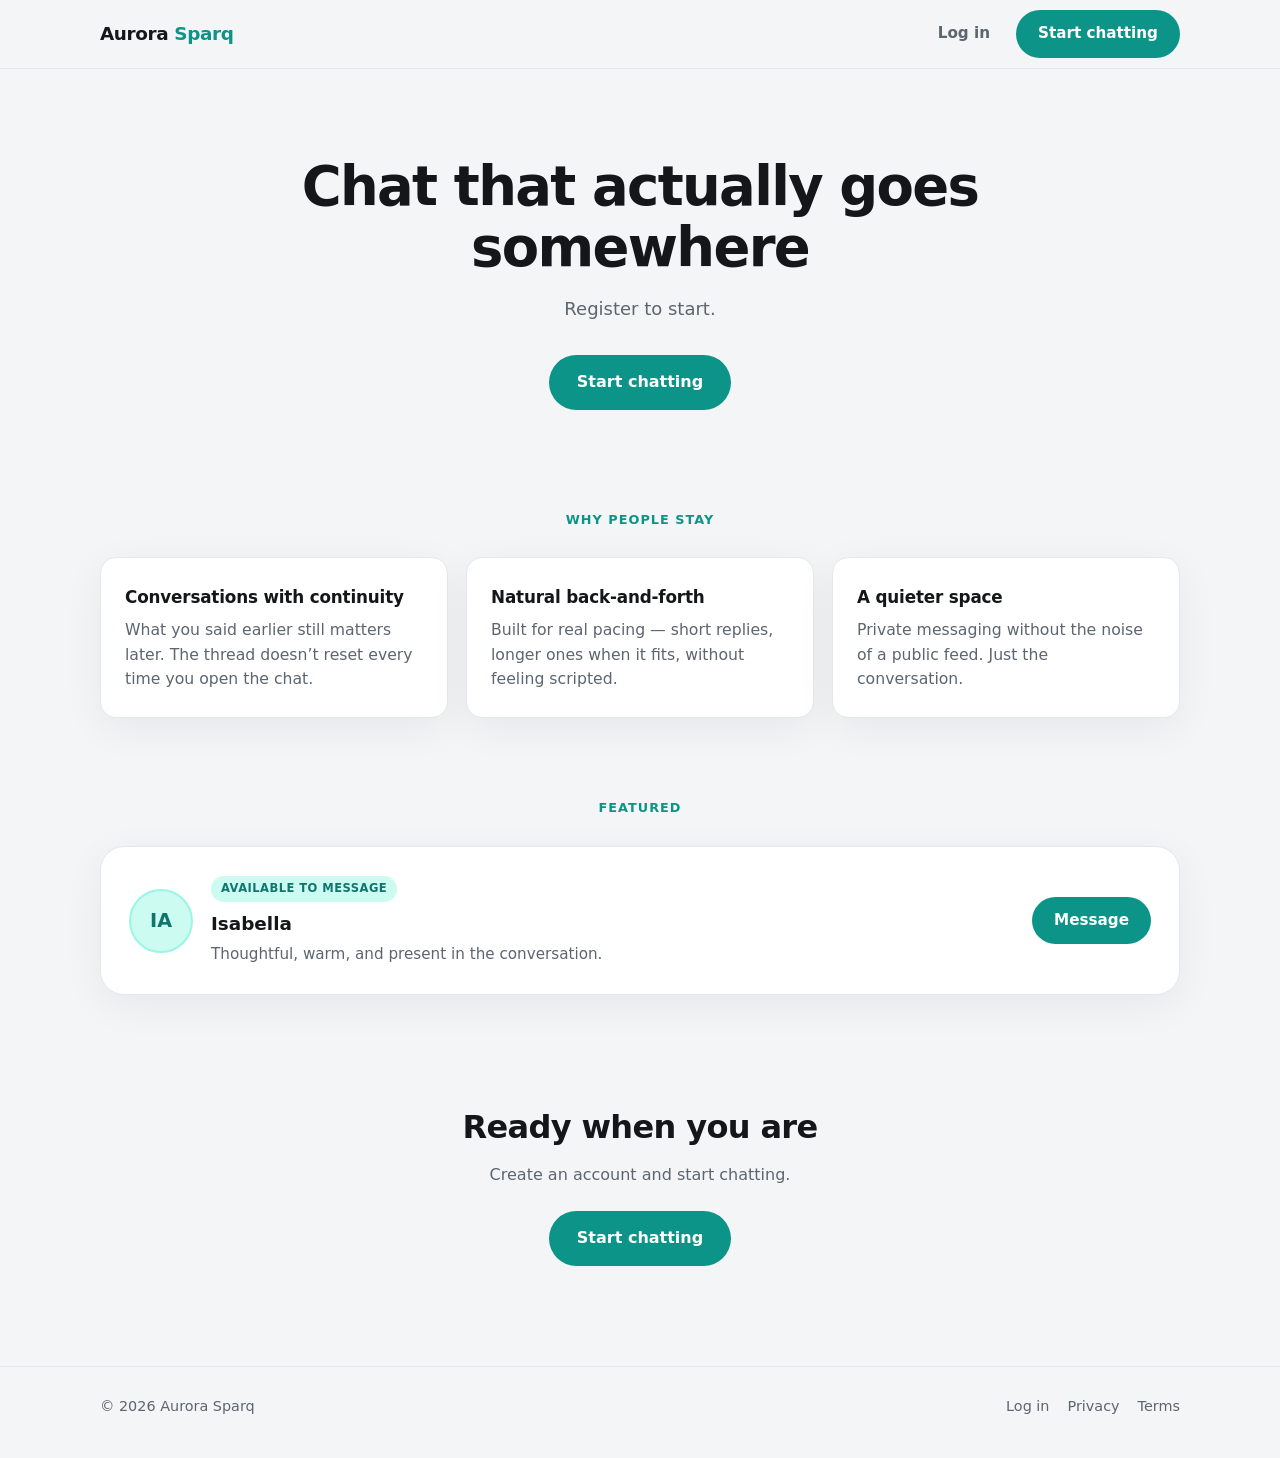
==== static/index.html @ d414c75f "Add initial HTML structure for Aurora Sparq This file contains the complete HTML structure for the A" ====
<!DOCTYPE html>
<html lang="en">
<head>
  <meta charset="UTF-8" />
  <meta name="viewport" content="width=device-width, initial-scale=1.0" />
  <title>Aurora Sparq — Chat that actually goes somewhere</title>
  <meta name="description" content="A quieter place for real conversation. Register to start chatting." />
  <style>
    :root {
      --bg: #f4f5f7;
      --surface: #ffffff;
      --text: #14161a;
      --text-muted: #5c6570;
      --border: #e4e7ec;
      --teal: #0d9488;
      --teal-dark: #0f766e;
      --teal-soft: #ccfbf1;
      --shadow: 0 10px 40px rgba(15, 23, 42, 0.06);
      --radius: 16px;
    }

    * { margin: 0; padding: 0; box-sizing: border-box; }

    body {
      font-family: system-ui, -apple-system, BlinkMacSystemFont, "Segoe UI", sans-serif;
      background: var(--bg);
      color: var(--text);
      line-height: 1.55;
      min-height: 100vh;
    }

    a { color: inherit; text-decoration: none; }

    .container {
      width: min(1080px, calc(100% - 40px));
      margin: 0 auto;
    }

    /* Nav */
    header {
      position: sticky;
      top: 0;
      z-index: 50;
      background: rgba(244, 245, 247, 0.9);
      backdrop-filter: blur(12px);
      border-bottom: 1px solid var(--border);
    }

    .nav {
      display: flex;
      align-items: center;
      justify-content: space-between;
      height: 68px;
    }

    .logo {
      font-weight: 700;
      font-size: 1.15rem;
      letter-spacing: -0.02em;
    }

    .logo span { color: var(--teal); }

    .nav-actions {
      display: flex;
      align-items: center;
      gap: 12px;
    }

    .btn {
      display: inline-flex;
      align-items: center;
      justify-content: center;
      border-radius: 999px;
      font-weight: 600;
      font-size: 0.95rem;
      padding: 12px 22px;
      border: none;
      cursor: pointer;
      transition: 0.2s ease;
    }

    .btn-primary {
      background: var(--teal);
      color: white;
    }

    .btn-primary:hover {
      background: var(--teal-dark);
      transform: translateY(-1px);
    }

    .btn-ghost {
      background: transparent;
      color: var(--text-muted);
      padding: 10px 14px;
    }

    .btn-ghost:hover { color: var(--text); }

    .btn-large {
      padding: 15px 28px;
      font-size: 1rem;
    }

    /* Hero */
    .hero {
      padding: 88px 0 72px;
      text-align: center;
    }

    .hero h1 {
      font-size: clamp(2.2rem, 5vw, 3.4rem);
      line-height: 1.12;
      letter-spacing: -0.03em;
      max-width: 720px;
      margin: 0 auto 16px;
      font-weight: 750;
    }

    .hero p {
      color: var(--text-muted);
      font-size: 1.125rem;
      max-width: 480px;
      margin: 0 auto 32px;
    }

    .hero-actions {
      display: flex;
      justify-content: center;
      gap: 12px;
      flex-wrap: wrap;
    }

    /* Features */
    .section {
      padding: 28px 0 80px;
    }

    .section-title {
      text-align: center;
      font-size: 0.8rem;
      font-weight: 700;
      letter-spacing: 0.08em;
      text-transform: uppercase;
      color: var(--teal);
      margin-bottom: 28px;
    }

    .cards {
      display: grid;
      grid-template-columns: repeat(3, 1fr);
      gap: 18px;
    }

    @media (max-width: 800px) {
      .cards { grid-template-columns: 1fr; }
    }

    .card {
      background: var(--surface);
      border: 1px solid var(--border);
      border-radius: var(--radius);
      padding: 26px 24px;
      box-shadow: var(--shadow);
    }

    .card h3 {
      font-size: 1.05rem;
      margin-bottom: 8px;
      letter-spacing: -0.01em;
    }

    .card p {
      color: var(--text-muted);
      font-size: 0.98rem;
    }

    /* Featured */
    .featured {
      padding-bottom: 88px;
    }

    .featured-inner {
      background: var(--surface);
      border: 1px solid var(--border);
      border-radius: 24px;
      padding: 28px;
      box-shadow: var(--shadow);
      display: flex;
      align-items: center;
      justify-content: space-between;
      gap: 24px;
      flex-wrap: wrap;
    }

    .featured-left {
      display: flex;
      align-items: center;
      gap: 18px;
    }

    .avatar {
      width: 64px;
      height: 64px;
      border-radius: 50%;
      background: var(--teal-soft);
      border: 2px solid #99f6e4;
      object-fit: cover;
      flex-shrink: 0;
    }

    .avatar-fallback {
      display: flex;
      align-items: center;
      justify-content: center;
      font-weight: 700;
      color: var(--teal-dark);
      font-size: 1.2rem;
    }

    .featured-text h3 {
      font-size: 1.15rem;
      margin-bottom: 4px;
    }

    .featured-text p {
      color: var(--text-muted);
      font-size: 0.95rem;
    }

    .badge {
      display: inline-block;
      font-size: 0.72rem;
      font-weight: 700;
      letter-spacing: 0.04em;
      text-transform: uppercase;
      color: var(--teal-dark);
      background: var(--teal-soft);
      padding: 4px 10px;
      border-radius: 999px;
      margin-bottom: 8px;
    }

    /* Bottom CTA */
    .bottom-cta {
      text-align: center;
      padding: 20px 0 100px;
    }

    .bottom-cta h2 {
      font-size: clamp(1.6rem, 3vw, 2rem);
      letter-spacing: -0.02em;
      margin-bottom: 10px;
    }

    .bottom-cta p {
      color: var(--text-muted);
      margin-bottom: 24px;
    }

    /* Footer */
    footer {
      border-top: 1px solid var(--border);
      padding: 28px 0 40px;
      color: var(--text-muted);
      font-size: 0.9rem;
    }

    .footer-inner {
      display: flex;
      justify-content: space-between;
      gap: 16px;
      flex-wrap: wrap;
      align-items: center;
    }

    .footer-links {
      display: flex;
      gap: 18px;
    }

    .footer-links a:hover { color: var(--text); }
  </style>
</head>
<body>
  <header>
    <div class="container nav">
      <a href="/" class="logo">Aurora <span>Sparq</span></a>
      <div class="nav-actions">
        <a class="btn btn-ghost" href="/chat">Log in</a>
        <a class="btn btn-primary" href="/chat">Start chatting</a>
      </div>
    </div>
  </header>

  <main>
    <section class="hero">
      <div class="container">
        <h1>Chat that actually goes somewhere</h1>
        <p>Register to start.</p>
        <div class="hero-actions">
          <a class="btn btn-primary btn-large" href="/chat">Start chatting</a>
        </div>
      </div>
    </section>

    <section class="section">
      <div class="container">
        <div class="section-title">Why people stay</div>
        <div class="cards">
          <div class="card">
            <h3>Conversations with continuity</h3>
            <p>What you said earlier still matters later. The thread doesn’t reset every time you open the chat.</p>
          </div>
          <div class="card">
            <h3>Natural back-and-forth</h3>
            <p>Built for real pacing — short replies, longer ones when it fits, without feeling scripted.</p>
          </div>
          <div class="card">
            <h3>A quieter space</h3>
            <p>Private messaging without the noise of a public feed. Just the conversation.</p>
          </div>
        </div>
      </div>
    </section>

    <section class="featured">
      <div class="container">
        <div class="section-title">Featured</div>
        <div class="featured-inner">
          <div class="featured-left">
            <img
              class="avatar"
              src="/static/images/isabella.png"
              alt="Isabella"
              onerror="this.style.display='none'; this.nextElementSibling.style.display='flex';"
            />
            <div class="avatar avatar-fallback" style="display:none;">IA</div>
            <div class="featured-text">
              <div class="badge">Available to message</div>
              <h3>Isabella</h3>
              <p>Thoughtful, warm, and present in the conversation.</p>
            </div>
          </div>
          <a class="btn btn-primary" href="/chat">Message</a>
        </div>
      </div>
    </section>

    <section class="bottom-cta">
      <div class="container">
        <h2>Ready when you are</h2>
        <p>Create an account and start chatting.</p>
        <a class="btn btn-primary btn-large" href="/chat">Start chatting</a>
      </div>
    </section>
  </main>

  <footer>
    <div class="container footer-inner">
      <div>© 2026 Aurora Sparq</div>
      <div class="footer-links">
        <a href="/chat">Log in</a>
        <a href="#">Privacy</a>
        <a href="#">Terms</a>
      </div>
    </div>
  </footer>
</body>
</html>
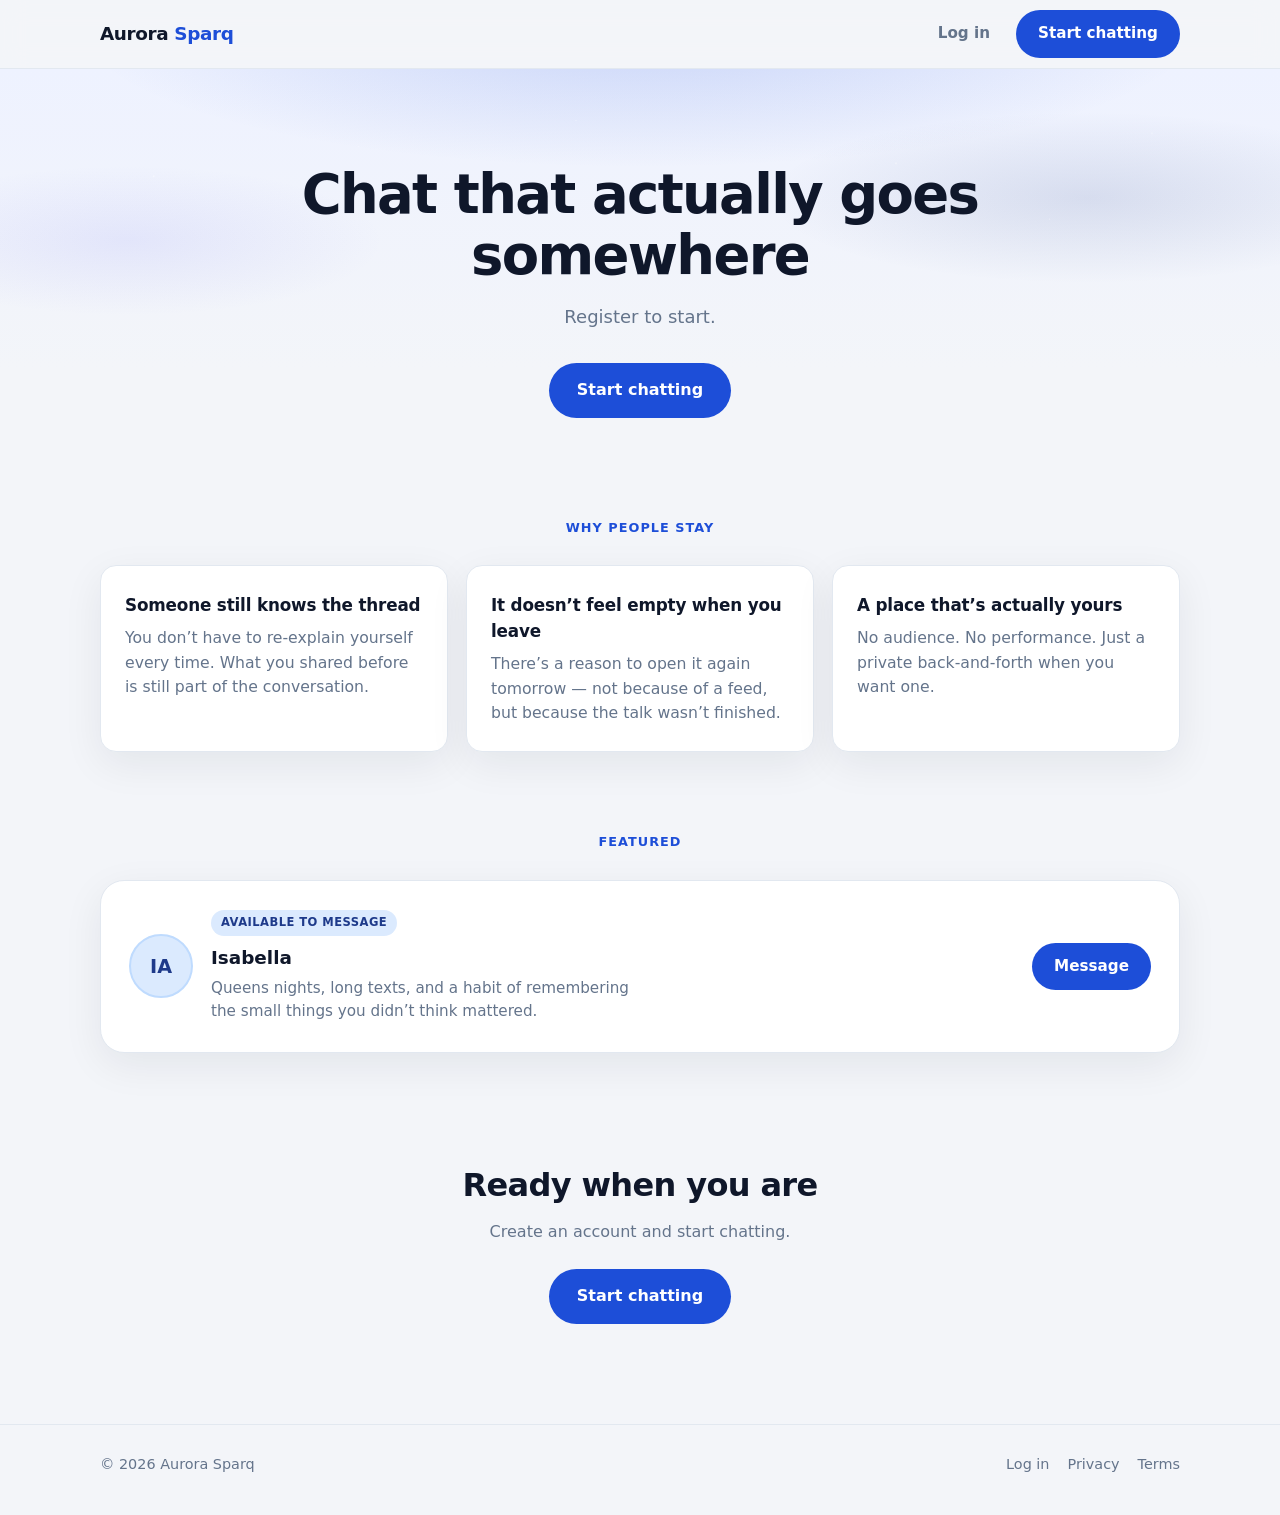
==== commit 61c1869f: "Refactor styles and enhance hero section design Updated color scheme and layout adjustments for impr" ====
--- a/static/index.html
+++ b/static/index.html
@@ -7,15 +7,15 @@
   <meta name="description" content="A quieter place for real conversation. Register to start chatting." />
   <style>
     :root {
-      --bg: #f4f5f7;
+      --bg: #f3f5f9;
       --surface: #ffffff;
-      --text: #14161a;
-      --text-muted: #5c6570;
-      --border: #e4e7ec;
-      --teal: #0d9488;
-      --teal-dark: #0f766e;
-      --teal-soft: #ccfbf1;
-      --shadow: 0 10px 40px rgba(15, 23, 42, 0.06);
+      --text: #0f172a;
+      --text-muted: #64748b;
+      --border: #e2e8f0;
+      --blue: #1d4ed8;
+      --blue-dark: #1e3a8a;
+      --blue-soft: #dbeafe;
+      --shadow: 0 12px 40px rgba(15, 23, 42, 0.07);
       --radius: 16px;
     }
 
@@ -34,14 +34,51 @@
     .container {
       width: min(1080px, calc(100% - 40px));
       margin: 0 auto;
-    }
-
-    /* Nav */
+      position: relative;
+      z-index: 1;
+    }
+
+    /* Subtle galaxy wash behind hero only */
+    .hero-wrap {
+      position: relative;
+      overflow: hidden;
+    }
+
+    .hero-wrap::before {
+      content: "";
+      position: absolute;
+      inset: 0;
+      background:
+        radial-gradient(ellipse 80% 60% at 50% -10%, rgba(29, 78, 216, 0.18), transparent 55%),
+        radial-gradient(ellipse 50% 40% at 85% 30%, rgba(30, 58, 138, 0.12), transparent 50%),
+        radial-gradient(ellipse 40% 35% at 10% 40%, rgba(99, 102, 241, 0.10), transparent 50%),
+        linear-gradient(180deg, #eef2ff 0%, #f3f5f9 70%);
+      z-index: 0;
+      pointer-events: none;
+    }
+
+    /* Soft star specks */
+    .hero-wrap::after {
+      content: "";
+      position: absolute;
+      inset: 0;
+      background-image:
+        radial-gradient(1.5px 1.5px at 12% 25%, rgba(255,255,255,0.9), transparent),
+        radial-gradient(1px 1px at 28% 18%, rgba(255,255,255,0.7), transparent),
+        radial-gradient(1.5px 1.5px at 70% 22%, rgba(255,255,255,0.85), transparent),
+        radial-gradient(1px 1px at 82% 35%, rgba(255,255,255,0.6), transparent),
+        radial-gradient(1px 1px at 45% 12%, rgba(255,255,255,0.75), transparent),
+        radial-gradient(1.5px 1.5px at 90% 15%, rgba(255,255,255,0.5), transparent);
+      opacity: 0.55;
+      z-index: 0;
+      pointer-events: none;
+    }
+
     header {
       position: sticky;
       top: 0;
       z-index: 50;
-      background: rgba(244, 245, 247, 0.9);
+      background: rgba(243, 245, 249, 0.92);
       backdrop-filter: blur(12px);
       border-bottom: 1px solid var(--border);
     }
@@ -59,7 +96,7 @@
       letter-spacing: -0.02em;
     }
 
-    .logo span { color: var(--teal); }
+    .logo span { color: var(--blue); }
 
     .nav-actions {
       display: flex;
@@ -81,12 +118,12 @@
     }
 
     .btn-primary {
-      background: var(--teal);
+      background: var(--blue);
       color: white;
     }
 
     .btn-primary:hover {
-      background: var(--teal-dark);
+      background: var(--blue-dark);
       transform: translateY(-1px);
     }
 
@@ -103,9 +140,10 @@
       font-size: 1rem;
     }
 
-    /* Hero */
     .hero {
-      padding: 88px 0 72px;
+      position: relative;
+      z-index: 1;
+      padding: 96px 0 80px;
       text-align: center;
     }
 
@@ -132,9 +170,8 @@
       flex-wrap: wrap;
     }
 
-    /* Features */
     .section {
-      padding: 28px 0 80px;
+      padding: 20px 0 80px;
     }
 
     .section-title {
@@ -143,7 +180,7 @@
       font-weight: 700;
       letter-spacing: 0.08em;
       text-transform: uppercase;
-      color: var(--teal);
+      color: var(--blue);
       margin-bottom: 28px;
     }
 
@@ -176,7 +213,6 @@
       font-size: 0.98rem;
     }
 
-    /* Featured */
     .featured {
       padding-bottom: 88px;
     }
@@ -204,18 +240,18 @@
       width: 64px;
       height: 64px;
       border-radius: 50%;
-      background: var(--teal-soft);
-      border: 2px solid #99f6e4;
+      background: var(--blue-soft);
+      border: 2px solid #bfdbfe;
       object-fit: cover;
       flex-shrink: 0;
     }
 
     .avatar-fallback {
-      display: flex;
+      display: none;
       align-items: center;
       justify-content: center;
       font-weight: 700;
-      color: var(--teal-dark);
+      color: var(--blue-dark);
       font-size: 1.2rem;
     }
 
@@ -227,6 +263,7 @@
     .featured-text p {
       color: var(--text-muted);
       font-size: 0.95rem;
+      max-width: 420px;
     }
 
     .badge {
@@ -235,14 +272,13 @@
       font-weight: 700;
       letter-spacing: 0.04em;
       text-transform: uppercase;
-      color: var(--teal-dark);
-      background: var(--teal-soft);
+      color: var(--blue-dark);
+      background: var(--blue-soft);
       padding: 4px 10px;
       border-radius: 999px;
       margin-bottom: 8px;
     }
 
-    /* Bottom CTA */
     .bottom-cta {
       text-align: center;
       padding: 20px 0 100px;
@@ -259,7 +295,6 @@
       margin-bottom: 24px;
     }
 
-    /* Footer */
     footer {
       border-top: 1px solid var(--border);
       padding: 28px 0 40px;
@@ -295,31 +330,33 @@
   </header>
 
   <main>
-    <section class="hero">
-      <div class="container">
-        <h1>Chat that actually goes somewhere</h1>
-        <p>Register to start.</p>
-        <div class="hero-actions">
-          <a class="btn btn-primary btn-large" href="/chat">Start chatting</a>
+    <div class="hero-wrap">
+      <section class="hero">
+        <div class="container">
+          <h1>Chat that actually goes somewhere</h1>
+          <p>Register to start.</p>
+          <div class="hero-actions">
+            <a class="btn btn-primary btn-large" href="/chat">Start chatting</a>
+          </div>
         </div>
-      </div>
-    </section>
+      </section>
+    </div>
 
     <section class="section">
       <div class="container">
         <div class="section-title">Why people stay</div>
         <div class="cards">
           <div class="card">
-            <h3>Conversations with continuity</h3>
-            <p>What you said earlier still matters later. The thread doesn’t reset every time you open the chat.</p>
+            <h3>Someone still knows the thread</h3>
+            <p>You don’t have to re-explain yourself every time. What you shared before is still part of the conversation.</p>
           </div>
           <div class="card">
-            <h3>Natural back-and-forth</h3>
-            <p>Built for real pacing — short replies, longer ones when it fits, without feeling scripted.</p>
+            <h3>It doesn’t feel empty when you leave</h3>
+            <p>There’s a reason to open it again tomorrow — not because of a feed, but because the talk wasn’t finished.</p>
           </div>
           <div class="card">
-            <h3>A quieter space</h3>
-            <p>Private messaging without the noise of a public feed. Just the conversation.</p>
+            <h3>A place that’s actually yours</h3>
+            <p>No audience. No performance. Just a private back-and-forth when you want one.</p>
           </div>
         </div>
       </div>
@@ -336,11 +373,11 @@
               alt="Isabella"
               onerror="this.style.display='none'; this.nextElementSibling.style.display='flex';"
             />
-            <div class="avatar avatar-fallback" style="display:none;">IA</div>
+            <div class="avatar avatar-fallback">IA</div>
             <div class="featured-text">
               <div class="badge">Available to message</div>
               <h3>Isabella</h3>
-              <p>Thoughtful, warm, and present in the conversation.</p>
+              <p>Queens nights, long texts, and a habit of remembering the small things you didn’t think mattered.</p>
             </div>
           </div>
           <a class="btn btn-primary" href="/chat">Message</a>
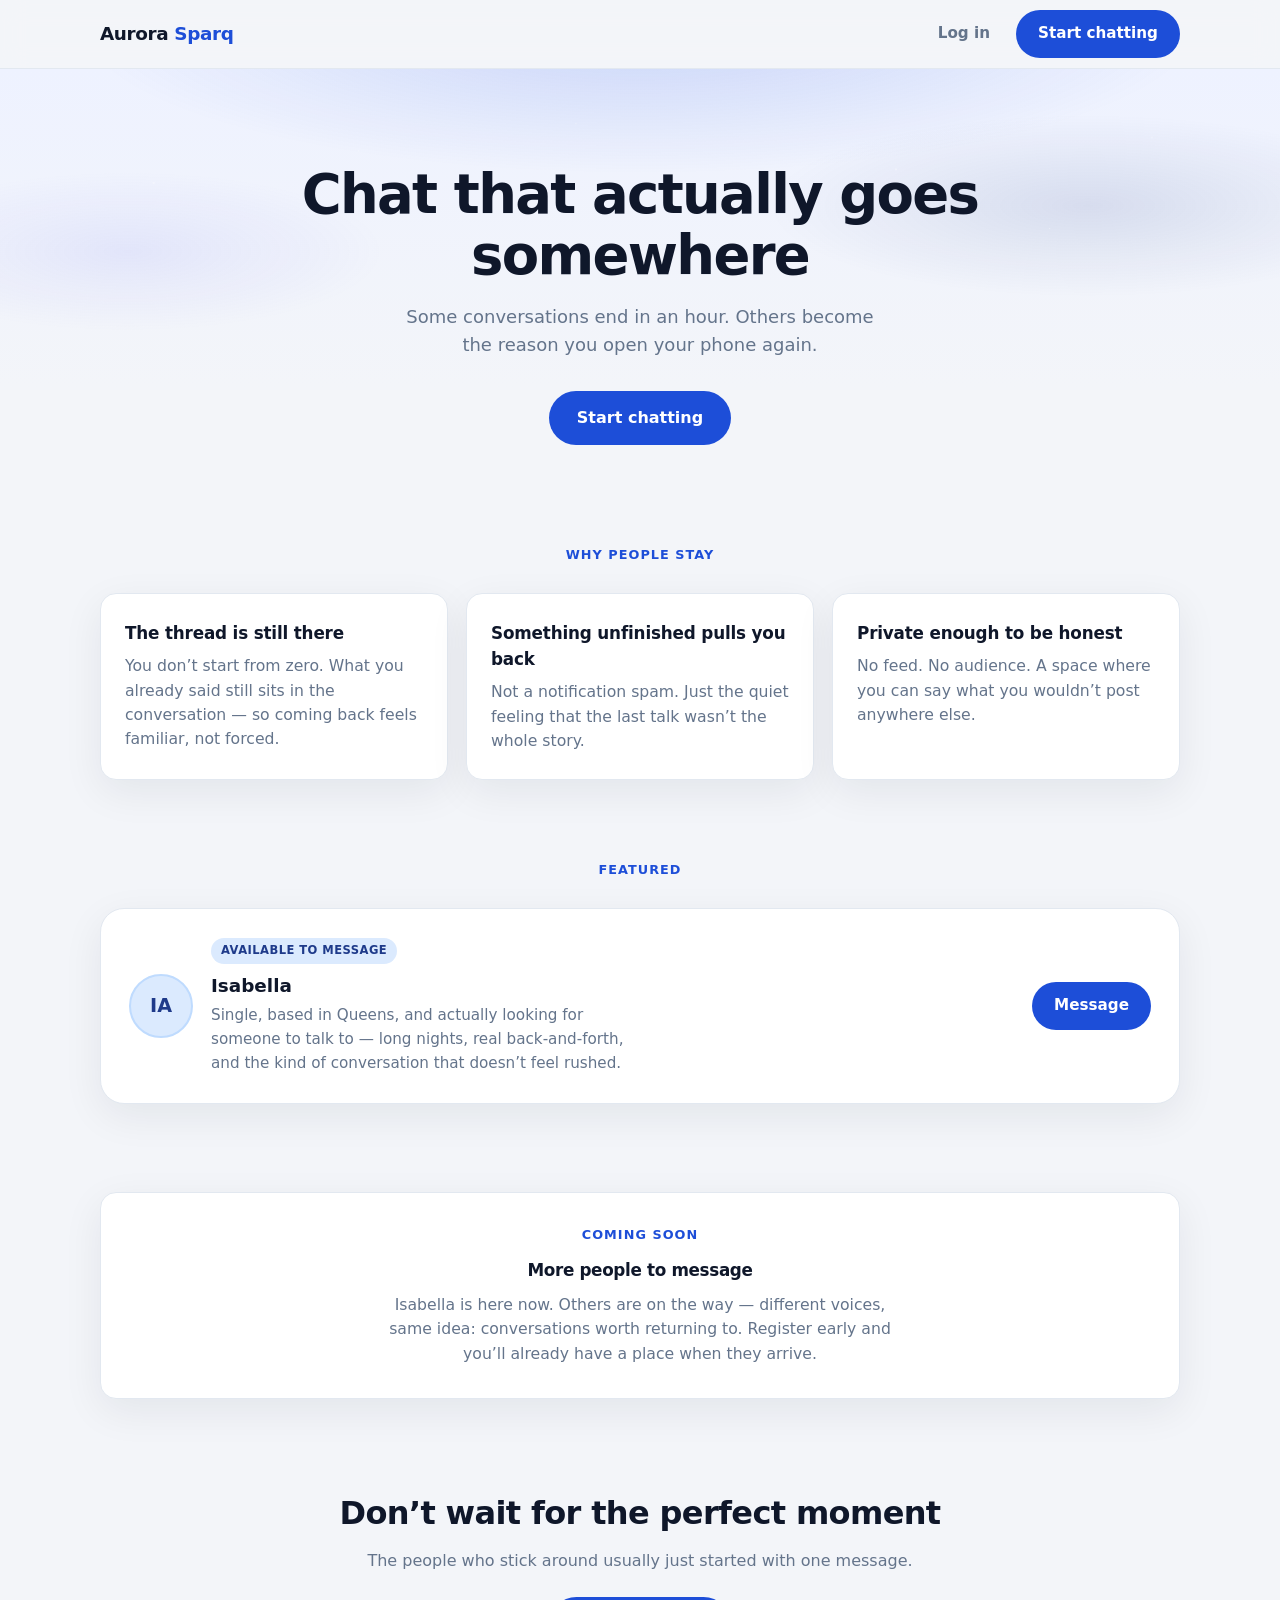
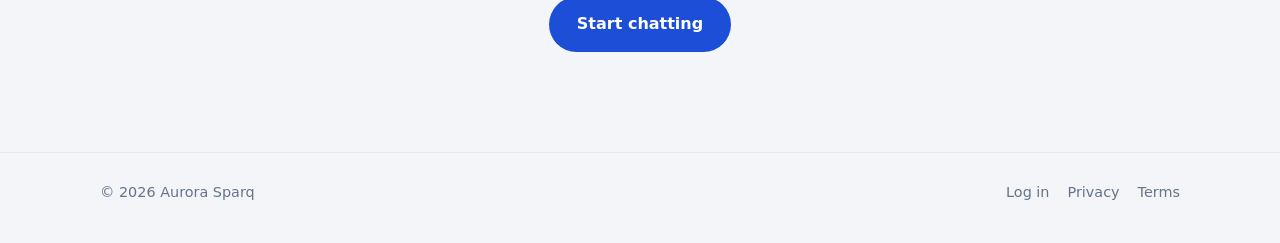
==== commit 48349372: "Update index.html" ====
--- a/static/index.html
+++ b/static/index.html
@@ -322,9 +322,8 @@
   <header>
     <div class="container nav">
       <a href="/" class="logo">Aurora <span>Sparq</span></a>
-      <div class="nav-actions">
-        <a class="btn btn-ghost" href="/chat">Log in</a>
-        <a class="btn btn-primary" href="/chat">Start chatting</a>
+      <div class="nav-actions" id="nav-actions">
+        <!-- Filled by script based on login state -->
       </div>
     </div>
   </header>
@@ -334,7 +333,7 @@
       <section class="hero">
         <div class="container">
           <h1>Chat that actually goes somewhere</h1>
-          <p>Register to start.</p>
+          <p>Some conversations end in an hour. Others become the reason you open your phone again.</p>
           <div class="hero-actions">
             <a class="btn btn-primary btn-large" href="/chat">Start chatting</a>
           </div>
@@ -347,16 +346,16 @@
         <div class="section-title">Why people stay</div>
         <div class="cards">
           <div class="card">
-            <h3>Someone still knows the thread</h3>
-            <p>You don’t have to re-explain yourself every time. What you shared before is still part of the conversation.</p>
+            <h3>The thread is still there</h3>
+            <p>You don’t start from zero. What you already said still sits in the conversation — so coming back feels familiar, not forced.</p>
           </div>
           <div class="card">
-            <h3>It doesn’t feel empty when you leave</h3>
-            <p>There’s a reason to open it again tomorrow — not because of a feed, but because the talk wasn’t finished.</p>
+            <h3>Something unfinished pulls you back</h3>
+            <p>Not a notification spam. Just the quiet feeling that the last talk wasn’t the whole story.</p>
           </div>
           <div class="card">
-            <h3>A place that’s actually yours</h3>
-            <p>No audience. No performance. Just a private back-and-forth when you want one.</p>
+            <h3>Private enough to be honest</h3>
+            <p>No feed. No audience. A space where you can say what you wouldn’t post anywhere else.</p>
           </div>
         </div>
       </div>
@@ -377,7 +376,10 @@
             <div class="featured-text">
               <div class="badge">Available to message</div>
               <h3>Isabella</h3>
-              <p>Queens nights, long texts, and a habit of remembering the small things you didn’t think mattered.</p>
+              <p>
+                Single, based in Queens, and actually looking for someone to talk to —
+                long nights, real back-and-forth, and the kind of conversation that doesn’t feel rushed.
+              </p>
             </div>
           </div>
           <a class="btn btn-primary" href="/chat">Message</a>
@@ -385,10 +387,23 @@
       </div>
     </section>
 
+    <section class="section" style="padding-top:0; padding-bottom:70px;">
+      <div class="container">
+        <div class="card" style="text-align:center; padding:32px 28px;">
+          <div class="section-title" style="margin-bottom:12px;">Coming soon</div>
+          <h3 style="margin-bottom:10px; letter-spacing:-0.02em;">More people to message</h3>
+          <p style="color:var(--text-muted); max-width:520px; margin:0 auto;">
+            Isabella is here now. Others are on the way — different voices, same idea:
+            conversations worth returning to. Register early and you’ll already have a place when they arrive.
+          </p>
+        </div>
+      </div>
+    </section>
+
     <section class="bottom-cta">
       <div class="container">
-        <h2>Ready when you are</h2>
-        <p>Create an account and start chatting.</p>
+        <h2>Don’t wait for the perfect moment</h2>
+        <p>The people who stick around usually just started with one message.</p>
         <a class="btn btn-primary btn-large" href="/chat">Start chatting</a>
       </div>
     </section>
@@ -404,5 +419,36 @@
       </div>
     </div>
   </footer>
+
+  <script>
+    (function () {
+      const nav = document.getElementById('nav-actions');
+      if (!nav) return;
+
+      const token = localStorage.getItem('token');
+
+      function logout() {
+        localStorage.removeItem('token');
+        localStorage.removeItem('user');
+        window.location.href = '/';
+      }
+
+      if (token) {
+        nav.innerHTML = `
+          <a class="btn btn-ghost" href="/chat">Open chat</a>
+          <button type="button" class="btn btn-primary" id="logout-btn">Log out</button>
+        `;
+        const logoutBtn = document.getElementById('logout-btn');
+        if (logoutBtn) {
+          logoutBtn.addEventListener('click', logout);
+        }
+      } else {
+        nav.innerHTML = `
+          <a class="btn btn-ghost" href="/chat">Log in</a>
+          <a class="btn btn-primary" href="/chat">Start chatting</a>
+        `;
+      }
+    })();
+  </script>
 </body>
 </html>
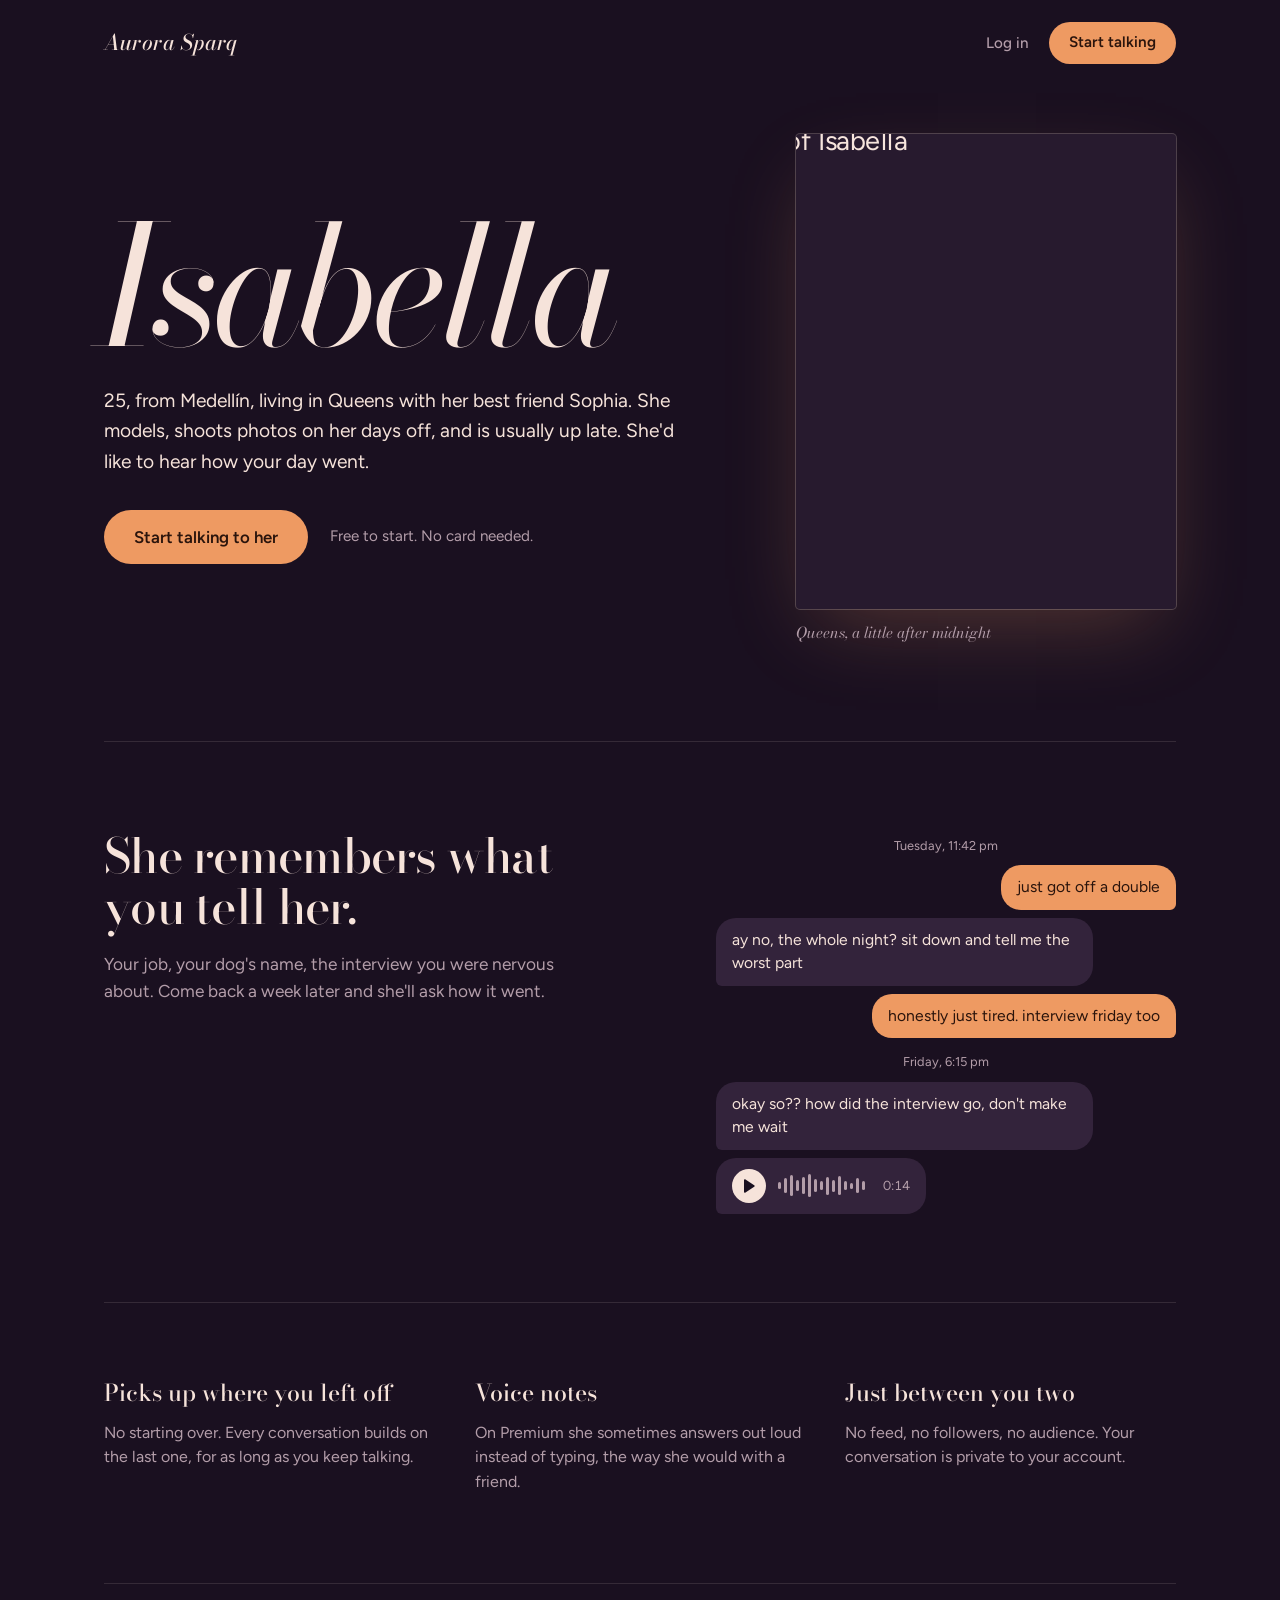
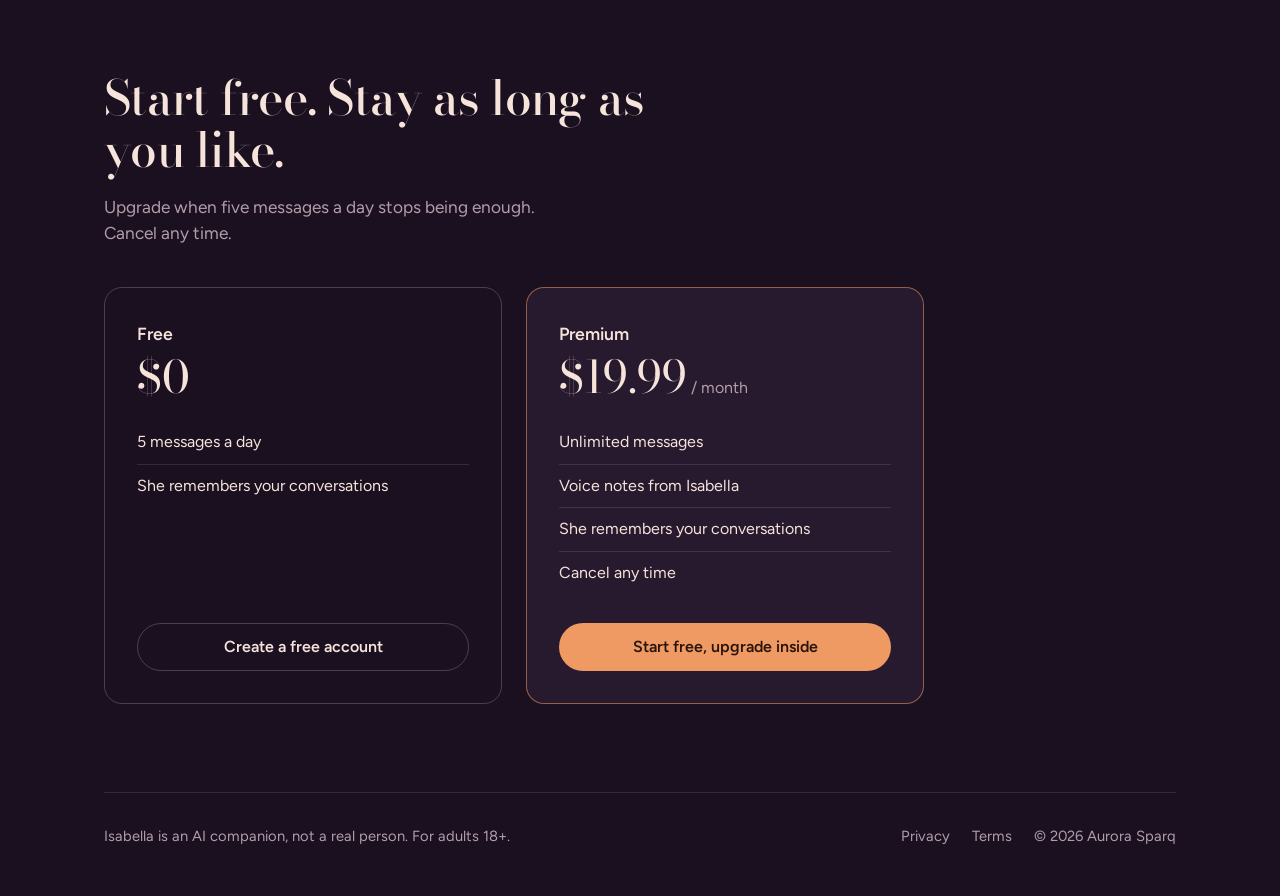
==== commit 531b285e: "Redesign the site: one late-night look across landing, sign-in and chat The landing page was a light" ====
--- a/static/index.html
+++ b/static/index.html
@@ -3,451 +3,302 @@
 <head>
   <meta charset="UTF-8" />
   <meta name="viewport" content="width=device-width, initial-scale=1.0" />
-  <title>Aurora Sparq — Chat that actually goes somewhere</title>
-  <meta name="description" content="A quieter place for real conversation. Register to start chatting." />
+  <title>Isabella | Aurora Sparq</title>
+  <meta name="description" content="Talk to Isabella, an AI companion who remembers what you tell her. Free to start." />
+  <meta name="theme-color" content="#1a1020" />
+    <link rel="preload" href="/static/fonts/bodoni-moda-latin-opsz-italic.woff2" as="font" type="font/woff2" crossorigin />
+  <link rel="stylesheet" href="/static/css/base.css" />
   <style>
-    :root {
-      --bg: #f3f5f9;
-      --surface: #ffffff;
-      --text: #0f172a;
-      --text-muted: #64748b;
-      --border: #e2e8f0;
-      --blue: #1d4ed8;
-      --blue-dark: #1e3a8a;
-      --blue-soft: #dbeafe;
-      --shadow: 0 12px 40px rgba(15, 23, 42, 0.07);
-      --radius: 16px;
-    }
-
-    * { margin: 0; padding: 0; box-sizing: border-box; }
-
-    body {
-      font-family: system-ui, -apple-system, BlinkMacSystemFont, "Segoe UI", sans-serif;
-      background: var(--bg);
-      color: var(--text);
-      line-height: 1.55;
-      min-height: 100vh;
-    }
-
-    a { color: inherit; text-decoration: none; }
-
-    .container {
-      width: min(1080px, calc(100% - 40px));
-      margin: 0 auto;
-      position: relative;
-      z-index: 1;
-    }
-
-    /* Subtle galaxy wash behind hero only */
-    .hero-wrap {
-      position: relative;
+    .page { max-width: 1120px; margin: 0 auto; padding: 0 24px; }
+
+    /* Nav */
+    .nav {
+      display: flex; align-items: center; justify-content: space-between;
+      gap: 16px; padding: 22px 0;
+    }
+    .nav-actions { display: flex; align-items: center; gap: 20px; }
+    .nav-actions .btn { min-height: 42px; padding: 0 20px; font-size: 0.95rem; }
+
+    /* Hero: her name is the one loud thing on the page */
+    .hero {
+      display: grid;
+      grid-template-columns: minmax(0, 1.15fr) minmax(0, 0.85fr);
+      gap: 56px;
+      align-items: center;
+      padding: 48px 0 96px;
+    }
+    .hero-name {
+      font-family: var(--font-display);
+      font-style: italic;
+      font-weight: 400;
+      font-size: clamp(4.5rem, 13vw, 10.5rem);
+      line-height: 0.86;
+      letter-spacing: -0.035em;
+      margin: 0 0 28px -0.04em;
+      color: var(--blush);
+      animation: name-in 1.1s cubic-bezier(.2,.7,.2,1) both;
+    }
+    @keyframes name-in {
+      from { opacity: 0; letter-spacing: 0.04em; }
+      to { opacity: 1; letter-spacing: -0.035em; }
+    }
+    .hero-intro {
+      font-size: 1.2rem;
+      line-height: 1.6;
+      color: var(--blush);
+      max-width: 30em;
+      margin: 0 0 32px;
+    }
+    .hero-cta { display: flex; flex-wrap: wrap; align-items: center; gap: 14px 22px; }
+    .hero-cta .btn { min-height: 54px; padding: 0 30px; font-size: 1.05rem; }
+    .hero-note { color: var(--smoke); font-size: 0.95rem; }
+
+    .portrait { margin: 0; justify-self: end; width: min(100%, 380px); }
+    .portrait-frame {
+      aspect-ratio: 4 / 5;
       overflow: hidden;
-    }
-
-    .hero-wrap::before {
-      content: "";
-      position: absolute;
-      inset: 0;
-      background:
-        radial-gradient(ellipse 80% 60% at 50% -10%, rgba(29, 78, 216, 0.18), transparent 55%),
-        radial-gradient(ellipse 50% 40% at 85% 30%, rgba(30, 58, 138, 0.12), transparent 50%),
-        radial-gradient(ellipse 40% 35% at 10% 40%, rgba(99, 102, 241, 0.10), transparent 50%),
-        linear-gradient(180deg, #eef2ff 0%, #f3f5f9 70%);
-      z-index: 0;
-      pointer-events: none;
-    }
-
-    /* Soft star specks */
-    .hero-wrap::after {
-      content: "";
-      position: absolute;
-      inset: 0;
-      background-image:
-        radial-gradient(1.5px 1.5px at 12% 25%, rgba(255,255,255,0.9), transparent),
-        radial-gradient(1px 1px at 28% 18%, rgba(255,255,255,0.7), transparent),
-        radial-gradient(1.5px 1.5px at 70% 22%, rgba(255,255,255,0.85), transparent),
-        radial-gradient(1px 1px at 82% 35%, rgba(255,255,255,0.6), transparent),
-        radial-gradient(1px 1px at 45% 12%, rgba(255,255,255,0.75), transparent),
-        radial-gradient(1.5px 1.5px at 90% 15%, rgba(255,255,255,0.5), transparent);
-      opacity: 0.55;
-      z-index: 0;
-      pointer-events: none;
-    }
-
-    header {
-      position: sticky;
-      top: 0;
-      z-index: 50;
-      background: rgba(243, 245, 249, 0.92);
-      backdrop-filter: blur(12px);
-      border-bottom: 1px solid var(--border);
-    }
-
-    .nav {
-      display: flex;
-      align-items: center;
-      justify-content: space-between;
-      height: 68px;
-    }
-
-    .logo {
-      font-weight: 700;
-      font-size: 1.15rem;
-      letter-spacing: -0.02em;
-    }
-
-    .logo span { color: var(--blue); }
-
-    .nav-actions {
-      display: flex;
-      align-items: center;
-      gap: 12px;
-    }
-
-    .btn {
-      display: inline-flex;
-      align-items: center;
-      justify-content: center;
-      border-radius: 999px;
-      font-weight: 600;
+      border-radius: var(--r-photo);
+      background: var(--velvet);
+      box-shadow: 0 0 0 1px var(--line-strong), 0 30px 80px -20px rgba(238, 154, 98, 0.28);
+    }
+    .portrait-frame img {
+      width: 100%; height: 100%;
+      object-fit: cover; object-position: 50% 0%;
+      transform: scale(1.7); transform-origin: 50% 4%;
+      filter: saturate(0.92) contrast(1.02);
+    }
+    .portrait figcaption {
+      margin-top: 12px;
+      font-family: var(--font-display);
+      font-style: italic;
+      color: var(--smoke);
       font-size: 0.95rem;
-      padding: 12px 22px;
-      border: none;
-      cursor: pointer;
-      transition: 0.2s ease;
-    }
-
-    .btn-primary {
-      background: var(--blue);
-      color: white;
-    }
-
-    .btn-primary:hover {
-      background: var(--blue-dark);
-      transform: translateY(-1px);
-    }
-
-    .btn-ghost {
-      background: transparent;
-      color: var(--text-muted);
-      padding: 10px 14px;
-    }
-
-    .btn-ghost:hover { color: var(--text); }
-
-    .btn-large {
-      padding: 15px 28px;
-      font-size: 1rem;
-    }
-
-    .hero {
-      position: relative;
-      z-index: 1;
-      padding: 96px 0 80px;
-      text-align: center;
-    }
-
-    .hero h1 {
-      font-size: clamp(2.2rem, 5vw, 3.4rem);
-      line-height: 1.12;
-      letter-spacing: -0.03em;
-      max-width: 720px;
-      margin: 0 auto 16px;
-      font-weight: 750;
-    }
-
-    .hero p {
-      color: var(--text-muted);
-      font-size: 1.125rem;
-      max-width: 480px;
-      margin: 0 auto 32px;
-    }
-
-    .hero-actions {
-      display: flex;
-      justify-content: center;
-      gap: 12px;
-      flex-wrap: wrap;
-    }
-
-    .section {
-      padding: 20px 0 80px;
-    }
-
+    }
+
+    /* Sample conversation */
+    .sample {
+      display: grid;
+      grid-template-columns: minmax(0, 0.9fr) minmax(0, 1.1fr);
+      gap: 56px;
+      align-items: start;
+      padding: 88px 0;
+      border-top: 1px solid var(--line);
+    }
     .section-title {
-      text-align: center;
-      font-size: 0.8rem;
-      font-weight: 700;
-      letter-spacing: 0.08em;
-      text-transform: uppercase;
-      color: var(--blue);
-      margin-bottom: 28px;
-    }
-
-    .cards {
-      display: grid;
-      grid-template-columns: repeat(3, 1fr);
-      gap: 18px;
-    }
-
-    @media (max-width: 800px) {
-      .cards { grid-template-columns: 1fr; }
-    }
-
-    .card {
-      background: var(--surface);
-      border: 1px solid var(--border);
-      border-radius: var(--radius);
-      padding: 26px 24px;
-      box-shadow: var(--shadow);
-    }
-
-    .card h3 {
-      font-size: 1.05rem;
-      margin-bottom: 8px;
-      letter-spacing: -0.01em;
-    }
-
-    .card p {
-      color: var(--text-muted);
+      font-family: var(--font-display);
+      font-weight: 500;
+      font-size: clamp(2rem, 4.2vw, 3rem);
+      line-height: 1.08;
+      letter-spacing: -0.015em;
+      margin: 0 0 18px;
+    }
+    .section-lede { color: var(--smoke); font-size: 1.08rem; max-width: 28em; margin: 0; }
+
+    .thread {
+      display: flex; flex-direction: column; gap: 8px;
+      max-width: 460px; width: 100%; justify-self: end;
+    }
+    .bubble {
+      max-width: 82%;
+      padding: 11px 16px;
+      border-radius: var(--r-bubble);
       font-size: 0.98rem;
-    }
-
-    .featured {
-      padding-bottom: 88px;
-    }
-
-    .featured-inner {
-      background: var(--surface);
-      border: 1px solid var(--border);
-      border-radius: 24px;
-      padding: 28px;
-      box-shadow: var(--shadow);
-      display: flex;
-      align-items: center;
-      justify-content: space-between;
-      gap: 24px;
-      flex-wrap: wrap;
-    }
-
-    .featured-left {
-      display: flex;
-      align-items: center;
-      gap: 18px;
-    }
-
-    .avatar {
-      width: 64px;
-      height: 64px;
-      border-radius: 50%;
-      background: var(--blue-soft);
-      border: 2px solid #bfdbfe;
-      object-fit: cover;
-      flex-shrink: 0;
-    }
-
-    .avatar-fallback {
-      display: none;
-      align-items: center;
-      justify-content: center;
-      font-weight: 700;
-      color: var(--blue-dark);
-      font-size: 1.2rem;
-    }
-
-    .featured-text h3 {
-      font-size: 1.15rem;
-      margin-bottom: 4px;
-    }
-
-    .featured-text p {
-      color: var(--text-muted);
-      font-size: 0.95rem;
-      max-width: 420px;
-    }
-
-    .badge {
-      display: inline-block;
-      font-size: 0.72rem;
-      font-weight: 700;
-      letter-spacing: 0.04em;
-      text-transform: uppercase;
-      color: var(--blue-dark);
-      background: var(--blue-soft);
-      padding: 4px 10px;
-      border-radius: 999px;
-      margin-bottom: 8px;
-    }
-
-    .bottom-cta {
-      text-align: center;
-      padding: 20px 0 100px;
-    }
-
-    .bottom-cta h2 {
-      font-size: clamp(1.6rem, 3vw, 2rem);
-      letter-spacing: -0.02em;
-      margin-bottom: 10px;
-    }
-
-    .bottom-cta p {
-      color: var(--text-muted);
-      margin-bottom: 24px;
-    }
-
-    footer {
-      border-top: 1px solid var(--border);
-      padding: 28px 0 40px;
-      color: var(--text-muted);
-      font-size: 0.9rem;
-    }
-
-    .footer-inner {
-      display: flex;
-      justify-content: space-between;
-      gap: 16px;
-      flex-wrap: wrap;
-      align-items: center;
-    }
-
-    .footer-links {
-      display: flex;
-      gap: 18px;
-    }
-
-    .footer-links a:hover { color: var(--text); }
+      line-height: 1.45;
+    }
+    .bubble.her { align-self: flex-start; background: var(--velvet-2); border-bottom-left-radius: 6px; }
+    .bubble.him { align-self: flex-end; background: var(--ember); color: var(--ember-ink); border-bottom-right-radius: 6px; }
+    .bubble.voice { display: flex; align-items: center; gap: 12px; min-width: 210px; }
+    .voice-dot {
+      flex: none; width: 34px; height: 34px; border-radius: 50%;
+      background: var(--blush); color: var(--night);
+      display: grid; place-items: center;
+    }
+    .wave { display: flex; align-items: center; gap: 3px; height: 24px; flex: 1; }
+    .wave i { display: block; width: 3px; border-radius: 2px; background: var(--smoke); }
+    .voice-len { font-size: 0.82rem; color: var(--smoke); font-variant-numeric: tabular-nums; }
+    .thread-time { align-self: center; font-size: 0.8rem; color: var(--smoke); margin: 6px 0 2px; }
+
+    /* What you get */
+    .traits {
+      display: grid; grid-template-columns: repeat(3, minmax(0, 1fr));
+      gap: 40px; padding: 72px 0 88px; border-top: 1px solid var(--line);
+    }
+    .trait h3 { font-family: var(--font-display); font-weight: 500; font-size: 1.45rem; margin: 0 0 10px; }
+    .trait p { margin: 0; color: var(--smoke); }
+
+    /* Plans */
+    .plans { padding: 88px 0; border-top: 1px solid var(--line); }
+    .plans-head { max-width: 560px; margin-bottom: 40px; }
+    .plan-grid { display: grid; grid-template-columns: repeat(2, minmax(0, 1fr)); gap: 24px; max-width: 820px; }
+    .plan {
+      padding: 32px;
+      border-radius: var(--r-panel);
+      border: 1px solid var(--line-strong);
+      display: flex; flex-direction: column;
+    }
+    .plan.featured { background: var(--velvet); border-color: rgba(238, 154, 98, 0.55); }
+    .plan h3 { font-size: 1.1rem; font-weight: 600; margin: 0 0 6px; }
+    .plan-price { font-family: var(--font-display); font-size: 2.8rem; line-height: 1.1; margin: 0 0 18px; }
+    .plan-price small { font-family: var(--font-ui); font-size: 1rem; color: var(--smoke); margin-left: 4px; }
+    .plan ul { list-style: none; padding: 0; margin: 0 0 28px; flex: 1; }
+    .plan li { padding: 9px 0; border-top: 1px solid var(--line); }
+    .plan li:first-child { border-top: 0; }
+
+    /* Footer */
+    .footer {
+      display: flex; flex-wrap: wrap; justify-content: space-between; gap: 16px;
+      padding: 32px 0 48px; border-top: 1px solid var(--line);
+      color: var(--smoke); font-size: 0.92rem;
+    }
+    .footer nav { display: flex; gap: 22px; }
+    .footer a { color: var(--smoke); text-decoration: none; }
+    .footer a:hover { color: var(--blush); }
+
+    @media (max-width: 860px) {
+      .hero { grid-template-columns: 1fr; gap: 28px; padding: 8px 0 72px; }
+      .portrait { order: -1; justify-self: start; width: min(100%, 300px); }
+      .sample { grid-template-columns: 1fr; gap: 36px; padding: 64px 0; }
+      .thread { justify-self: stretch; max-width: none; }
+      .traits { grid-template-columns: 1fr; gap: 28px; padding: 56px 0 64px; }
+      .plans { padding: 64px 0; }
+      .plan-grid { grid-template-columns: 1fr; }
+    }
+    @media (max-width: 480px) {
+      .page { padding: 0 16px; }
+      .nav-actions { gap: 14px; }
+      .nav-actions .btn { padding: 0 16px; }
+      .hero-intro { font-size: 1.08rem; }
+      .hero-cta .btn { width: 100%; }
+      .plan { padding: 24px; }
+    }
   </style>
 </head>
 <body>
-  <header>
-    <div class="container nav">
-      <a href="/" class="logo">Aurora <span>Sparq</span></a>
-      <div class="nav-actions" id="nav-actions">
-        <!-- Filled by script based on login state -->
-      </div>
-    </div>
-  </header>
-
-  <main>
-    <div class="hero-wrap">
+  <div class="page">
+    <header class="nav">
+      <a class="wordmark" href="/">Aurora Sparq</a>
+      <nav class="nav-actions" id="nav-actions">
+        <a class="btn-text" href="/chat">Log in</a>
+        <a class="btn btn-primary" href="/chat?signup=1">Start talking</a>
+      </nav>
+    </header>
+
+    <main>
       <section class="hero">
-        <div class="container">
-          <h1>Chat that actually goes somewhere</h1>
-          <p>Some conversations end in an hour. Others become the reason you open your phone again.</p>
-          <div class="hero-actions">
-            <a class="btn btn-primary btn-large" href="/chat">Start chatting</a>
-          </div>
-        </div>
+        <div>
+          <h1 class="hero-name">Isabella</h1>
+          <p class="hero-intro">
+            25, from Medellín, living in Queens with her best friend Sophia. She models, shoots
+            photos on her days off, and is usually up late. She'd like to hear how your day went.
+          </p>
+          <div class="hero-cta">
+            <a class="btn btn-primary" href="/chat?signup=1">Start talking to her</a>
+            <span class="hero-note">Free to start. No card needed.</span>
+          </div>
+        </div>
+        <figure class="portrait">
+          <div class="portrait-frame">
+            <img src="/static/images/isabella.png" alt="Portrait of Isabella" width="527" height="635" />
+          </div>
+          <figcaption>Queens, a little after midnight</figcaption>
+        </figure>
       </section>
-    </div>
-
-    <section class="section">
-      <div class="container">
-        <div class="section-title">Why people stay</div>
-        <div class="cards">
-          <div class="card">
-            <h3>The thread is still there</h3>
-            <p>You don’t start from zero. What you already said still sits in the conversation — so coming back feels familiar, not forced.</p>
-          </div>
-          <div class="card">
-            <h3>Something unfinished pulls you back</h3>
-            <p>Not a notification spam. Just the quiet feeling that the last talk wasn’t the whole story.</p>
-          </div>
-          <div class="card">
-            <h3>Private enough to be honest</h3>
-            <p>No feed. No audience. A space where you can say what you wouldn’t post anywhere else.</p>
-          </div>
-        </div>
-      </div>
-    </section>
-
-    <section class="featured">
-      <div class="container">
-        <div class="section-title">Featured</div>
-        <div class="featured-inner">
-          <div class="featured-left">
-            <img
-              class="avatar"
-              src="/static/images/isabella.png"
-              alt="Isabella"
-              onerror="this.style.display='none'; this.nextElementSibling.style.display='flex';"
-            />
-            <div class="avatar avatar-fallback">IA</div>
-            <div class="featured-text">
-              <div class="badge">Available to message</div>
-              <h3>Isabella</h3>
-              <p>
-                Single, based in Queens, and actually looking for someone to talk to —
-                long nights, real back-and-forth, and the kind of conversation that doesn’t feel rushed.
-              </p>
-            </div>
-          </div>
-          <a class="btn btn-primary" href="/chat">Message</a>
-        </div>
-      </div>
-    </section>
-
-    <section class="section" style="padding-top:0; padding-bottom:70px;">
-      <div class="container">
-        <div class="card" style="text-align:center; padding:32px 28px;">
-          <div class="section-title" style="margin-bottom:12px;">Coming soon</div>
-          <h3 style="margin-bottom:10px; letter-spacing:-0.02em;">More people to message</h3>
-          <p style="color:var(--text-muted); max-width:520px; margin:0 auto;">
-            Isabella is here now. Others are on the way — different voices, same idea:
-            conversations worth returning to. Register early and you’ll already have a place when they arrive.
+
+      <section class="sample" aria-labelledby="sample-title">
+        <div>
+          <h2 class="section-title" id="sample-title">She remembers what you tell her.</h2>
+          <p class="section-lede">
+            Your job, your dog's name, the interview you were nervous about. Come back a week later and
+            she'll ask how it went.
           </p>
         </div>
-      </div>
-    </section>
-
-    <section class="bottom-cta">
-      <div class="container">
-        <h2>Don’t wait for the perfect moment</h2>
-        <p>The people who stick around usually just started with one message.</p>
-        <a class="btn btn-primary btn-large" href="/chat">Start chatting</a>
-      </div>
-    </section>
-  </main>
-
-  <footer>
-    <div class="container footer-inner">
-      <div>© 2026 Aurora Sparq</div>
-      <div class="footer-links">
-        <a href="/chat">Log in</a>
-        <a href="#">Privacy</a>
-        <a href="#">Terms</a>
-      </div>
-    </div>
-  </footer>
+        <div class="thread" aria-label="Example conversation">
+          <span class="thread-time">Tuesday, 11:42 pm</span>
+          <div class="bubble him">just got off a double</div>
+          <div class="bubble her">ay no, the whole night? sit down and tell me the worst part</div>
+          <div class="bubble him">honestly just tired. interview friday too</div>
+          <span class="thread-time">Friday, 6:15 pm</span>
+          <div class="bubble her">okay so?? how did the interview go, don't make me wait</div>
+          <div class="bubble her voice" aria-label="Voice note, 14 seconds">
+            <span class="voice-dot" aria-hidden="true">
+              <svg width="12" height="14" viewBox="0 0 12 14" fill="currentColor"><path d="M1 1.2v11.6c0 .8.9 1.3 1.5.8l8.7-5.8c.6-.4.6-1.2 0-1.6L2.5.4C1.9 0 1 .4 1 1.2z"/></svg>
+            </span>
+            <span class="wave" aria-hidden="true">
+              <i style="height:30%"></i><i style="height:60%"></i><i style="height:85%"></i><i style="height:45%"></i><i style="height:70%"></i><i style="height:95%"></i><i style="height:55%"></i><i style="height:35%"></i><i style="height:75%"></i><i style="height:50%"></i><i style="height:80%"></i><i style="height:40%"></i><i style="height:25%"></i><i style="height:60%"></i><i style="height:35%"></i>
+            </span>
+            <span class="voice-len">0:14</span>
+          </div>
+        </div>
+      </section>
+
+      <section class="traits" aria-label="What it's like">
+        <div class="trait">
+          <h3>Picks up where you left off</h3>
+          <p>No starting over. Every conversation builds on the last one, for as long as you keep talking.</p>
+        </div>
+        <div class="trait">
+          <h3>Voice notes</h3>
+          <p>On Premium she sometimes answers out loud instead of typing, the way she would with a friend.</p>
+        </div>
+        <div class="trait">
+          <h3>Just between you two</h3>
+          <p>No feed, no followers, no audience. Your conversation is private to your account.</p>
+        </div>
+      </section>
+
+      <section class="plans" id="plans" aria-labelledby="plans-title">
+        <div class="plans-head">
+          <h2 class="section-title" id="plans-title">Start free. Stay as long as you like.</h2>
+          <p class="section-lede">Upgrade when five messages a day stops being enough. Cancel any time.</p>
+        </div>
+        <div class="plan-grid">
+          <div class="plan">
+            <h3>Free</h3>
+            <p class="plan-price">$0</p>
+            <ul>
+              <li>5 messages a day</li>
+              <li>She remembers your conversations</li>
+            </ul>
+            <a class="btn btn-quiet" href="/chat?signup=1">Create a free account</a>
+          </div>
+          <div class="plan featured">
+            <h3>Premium</h3>
+            <p class="plan-price">$19.99<small>/ month</small></p>
+            <ul>
+              <li>Unlimited messages</li>
+              <li>Voice notes from Isabella</li>
+              <li>She remembers your conversations</li>
+              <li>Cancel any time</li>
+            </ul>
+            <a class="btn btn-primary" href="/chat?signup=1">Start free, upgrade inside</a>
+          </div>
+        </div>
+      </section>
+    </main>
+
+    <footer class="footer">
+      <span>Isabella is an AI companion, not a real person. For adults 18+.</span>
+      <nav aria-label="Legal">
+        <a href="/privacy">Privacy</a>
+        <a href="/terms">Terms</a>
+        <span>© 2026 Aurora Sparq</span>
+      </nav>
+    </footer>
+  </div>
 
   <script>
     (function () {
-      const nav = document.getElementById('nav-actions');
-      if (!nav) return;
-
-      const token = localStorage.getItem('token');
-
-      function logout() {
-        localStorage.removeItem('token');
-        localStorage.removeItem('user');
+      var nav = document.getElementById('nav-actions');
+      var token = null;
+      try { token = localStorage.getItem('token'); } catch (e) {}
+      if (!nav || !token) return;
+      nav.innerHTML =
+        '<button type="button" class="btn-text" id="logout-btn">Log out</button>' +
+        '<a class="btn btn-primary" href="/chat">Open chat</a>';
+      document.getElementById('logout-btn').addEventListener('click', function () {
+        try { localStorage.removeItem('token'); localStorage.removeItem('user'); localStorage.removeItem('convo_id'); } catch (e) {}
         window.location.href = '/';
-      }
-
-      if (token) {
-        nav.innerHTML = `
-          <a class="btn btn-ghost" href="/chat">Open chat</a>
-          <button type="button" class="btn btn-primary" id="logout-btn">Log out</button>
-        `;
-        const logoutBtn = document.getElementById('logout-btn');
-        if (logoutBtn) {
-          logoutBtn.addEventListener('click', logout);
-        }
-      } else {
-        nav.innerHTML = `
-          <a class="btn btn-ghost" href="/chat">Log in</a>
-          <a class="btn btn-primary" href="/chat">Start chatting</a>
-        `;
-      }
+      });
     })();
   </script>
 </body>
--- a/static/css/base.css
+++ b/static/css/base.css
@@ -0,0 +1,136 @@
+/* Aurora Sparq — shared design tokens and base styles
+   Late night in Queens: plum night, ember lamplight, blush skin tones.
+   Display: Bodoni Moda (fashion print). UI and reading: Figtree. */
+
+@font-face {
+  font-family: "Bodoni Moda";
+  font-style: normal;
+  font-weight: 400 900;
+  font-display: swap;
+  src: url("/static/fonts/bodoni-moda-latin-opsz-normal.woff2") format("woff2");
+}
+@font-face {
+  font-family: "Bodoni Moda";
+  font-style: italic;
+  font-weight: 400 900;
+  font-display: swap;
+  src: url("/static/fonts/bodoni-moda-latin-opsz-italic.woff2") format("woff2");
+}
+@font-face {
+  font-family: "Figtree";
+  font-style: normal;
+  font-weight: 300 900;
+  font-display: swap;
+  src: url("/static/fonts/figtree-latin-wght-normal.woff2") format("woff2");
+}
+
+:root {
+  --night: #1a1020;
+  --velvet: #271a2e;
+  --velvet-2: #33233b;
+  --velvet-3: #40304a;
+  --blush: #f6e3da;
+  --smoke: #b39da9;
+  --ember: #ee9a62;
+  --ember-hover: #f4ad7c;
+  --ember-ink: #2a140c;
+  --rose: #e77d86;
+  --line: rgba(246, 227, 218, 0.12);
+  --line-strong: rgba(246, 227, 218, 0.22);
+  --calm: #8fc4c0;
+
+  --font-display: "Bodoni Moda", "Didot", "Bodoni 72", Georgia, serif;
+  --font-ui: "Figtree", system-ui, -apple-system, "Segoe UI", Roboto, sans-serif;
+
+  --r-bubble: 20px;
+  --r-control: 999px;
+  --r-panel: 18px;
+  --r-photo: 4px;
+}
+
+*, *::before, *::after { box-sizing: border-box; }
+
+html { -webkit-text-size-adjust: 100%; }
+
+body {
+  margin: 0;
+  background: var(--night);
+  color: var(--blush);
+  font-family: var(--font-ui);
+  font-size: 16px;
+  line-height: 1.55;
+  -webkit-font-smoothing: antialiased;
+}
+
+a { color: var(--ember); }
+a:hover { color: var(--ember-hover); }
+
+:focus-visible {
+  outline: 2px solid var(--ember);
+  outline-offset: 3px;
+  border-radius: 6px;
+}
+
+img { max-width: 100%; display: block; }
+
+.wordmark {
+  font-family: var(--font-display);
+  font-style: italic;
+  font-weight: 500;
+  font-size: 1.35rem;
+  letter-spacing: 0.01em;
+  color: var(--blush);
+  text-decoration: none;
+}
+.wordmark:hover { color: var(--blush); }
+
+/* Buttons */
+.btn {
+  display: inline-flex;
+  align-items: center;
+  justify-content: center;
+  gap: 8px;
+  min-height: 48px;
+  padding: 0 26px;
+  border: 0;
+  border-radius: var(--r-control);
+  font: 600 1rem/1 var(--font-ui);
+  text-decoration: none;
+  cursor: pointer;
+  transition: background-color 0.15s ease, color 0.15s ease, border-color 0.15s ease;
+}
+.btn-primary { background: var(--ember); color: var(--ember-ink); }
+.btn-primary:hover { background: var(--ember-hover); color: var(--ember-ink); }
+.btn-quiet {
+  background: transparent;
+  color: var(--blush);
+  border: 1px solid var(--line-strong);
+}
+.btn-quiet:hover { border-color: var(--blush); color: var(--blush); }
+.btn-text {
+  background: none;
+  border: 0;
+  padding: 0;
+  min-height: 0;
+  color: var(--smoke);
+  font: 500 0.95rem var(--font-ui);
+  cursor: pointer;
+  text-decoration: none;
+}
+.btn-text:hover { color: var(--blush); }
+.btn[disabled] { opacity: 0.45; cursor: not-allowed; }
+
+@media (prefers-reduced-motion: reduce) {
+  *, *::before, *::after {
+    animation-duration: 0.01ms !important;
+    animation-iteration-count: 1 !important;
+    transition-duration: 0.01ms !important;
+  }
+}
+
+[hidden] { display: none !important; }
+
+.sr-only {
+  position: absolute; width: 1px; height: 1px; padding: 0; margin: -1px;
+  overflow: hidden; clip: rect(0, 0, 0, 0); white-space: nowrap; border: 0;
+}
